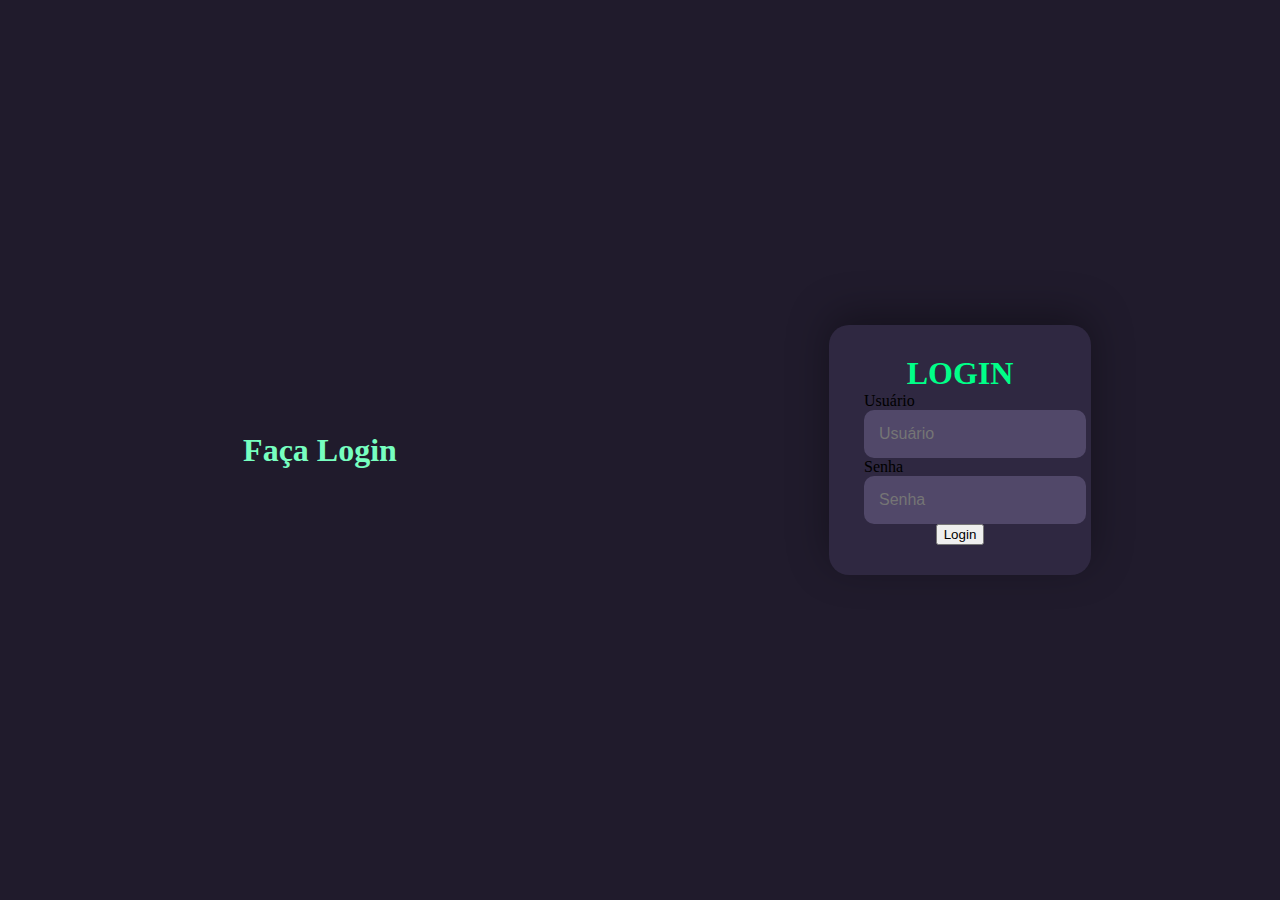
==== index.html @ a91106ff "first commit" ====
<!DOCTYPE html>
<html lang="en">
<head>
    <meta charset="UTF-8">
    <meta name="viewport" content="width=device-width, initial-scale=1.0">
    <title>Tela de Login</title>
    <link rel="stylesheet" href="style.css">
</head>
<body>
    <div class="main-login">
        <div class="left-login">
            <h1>Faça Login</h1>
        </div>
        <div class="right-login">
            <div class="card-login">
                <h1>LOGIN</h1>
                <div class="textfield">
                    <label for="usuario">Usuário</label>
                    <input type="text" name="usuario" placeholder="Usuário">
                </div>
                <div class="textfield">
                    <label for="senha">Senha</label>
                    <input type="password" name="senha" placeholder="Senha">
                </div>
                <button class="btn-login">Login</button>

            </div>
        </div>
    </div>
</body>
</html>
---- style.css ----
body{
    margin: 0;

}
.main-login{
    width: 100vw;
    height: 100vh;
    background-color: #201b2c;
    display: flex;
    justify-content: center;
    align-items: center;
}
.left-login{
    width: 50vw;
    right: 100vh;
    display:flex;
    justify-content: center;
    align-items: center;
    flex-direction: column;
}
.left-login > h1{
    color: #77ffc0;

}
.right-login{
    width: 50vw;
    right: 100vh;
    display:flex;
    justify-content: center;
    align-items: center;
}
.card-login{
    width: 30%;
    display:flex;
    justify-content: center;
    align-items: center;
    flex-direction: column;
    padding: 30px 35px;
    background: #2f2841;
    border-radius: 20px;
    box-shadow: 0px -10px 40px #00000056;
}
.card-login > h1{
    color: #00ff88;
    font-weight: 800;
    margin: 0;
}
.textfield{
    display: flex;
    flex-direction: column;
    align-items: flex-start;
    justify-content: center;
}
.textfield > input{
    width: 100%;
    border: none;
    border-radius: 10px;
    padding: 15px;
    background: #514869;
    color: #f0ffffde;
    font-size: 12pt;
    
}
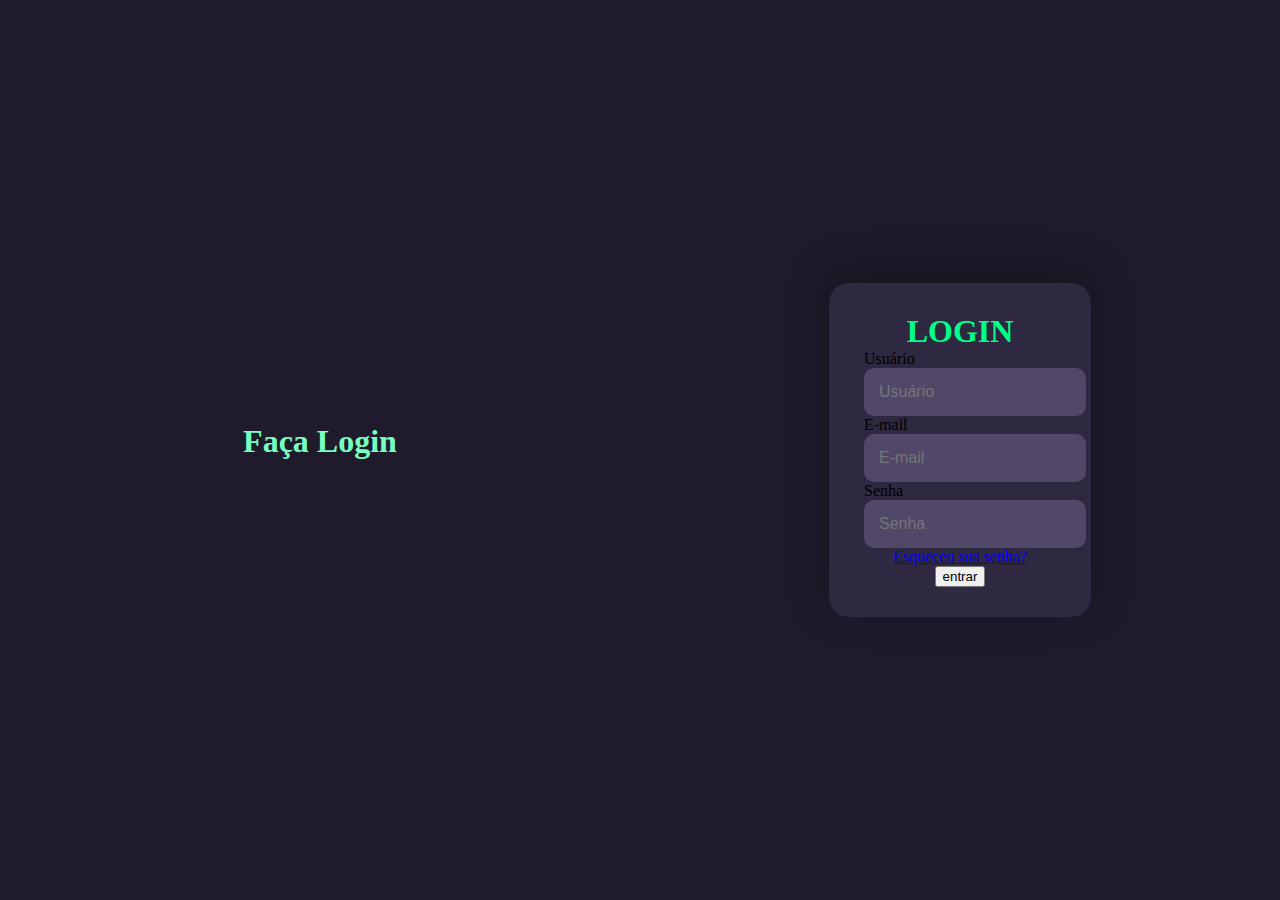
==== commit a99cad20: "finaliza estrutura de arquivo em html" ====
--- a/index.html
+++ b/index.html
@@ -10,22 +10,30 @@
     <div class="main-login">
         <div class="left-login">
             <h1>Faça Login</h1>
+            <form id="login_form">
+            <img src="plantinhas.svg" class="left-login-img" alt="plantinhas animação">
         </div>
         <div class="right-login">
             <div class="card-login">
                 <h1>LOGIN</h1>
                 <div class="textfield">
-                    <label for="usuario">Usuário</label>
-                    <input type="text" name="usuario" placeholder="Usuário">
+                    <label for="name">Usuário</label>
+                    <input type="text" name="name" placeholder="Usuário">
                 </div>
                 <div class="textfield">
-                    <label for="senha">Senha</label>
-                    <input type="password" name="senha" placeholder="Senha">
+                    <label for="email">E-mail</label>
+                    <input type="email" name="email" placeholder="E-mail">
                 </div>
-                <button class="btn-login">Login</button>
-
+                <div class="textfield">
+                    <label for="password">Senha</label>
+                    <input type="password" name="password" placeholder="Senha">
+                </div>
+                <a href="recuperacao-senha.html"button class="w-100 btn btn-lg btn-primary" type="submit">Esqueceu sua senha?</button></a>
+                <button type=" submit">entrar</button>
             </div>
         </div>
     </div>
+</form>
 </body>
-</html>+</html>
+<script src="script.js"></script>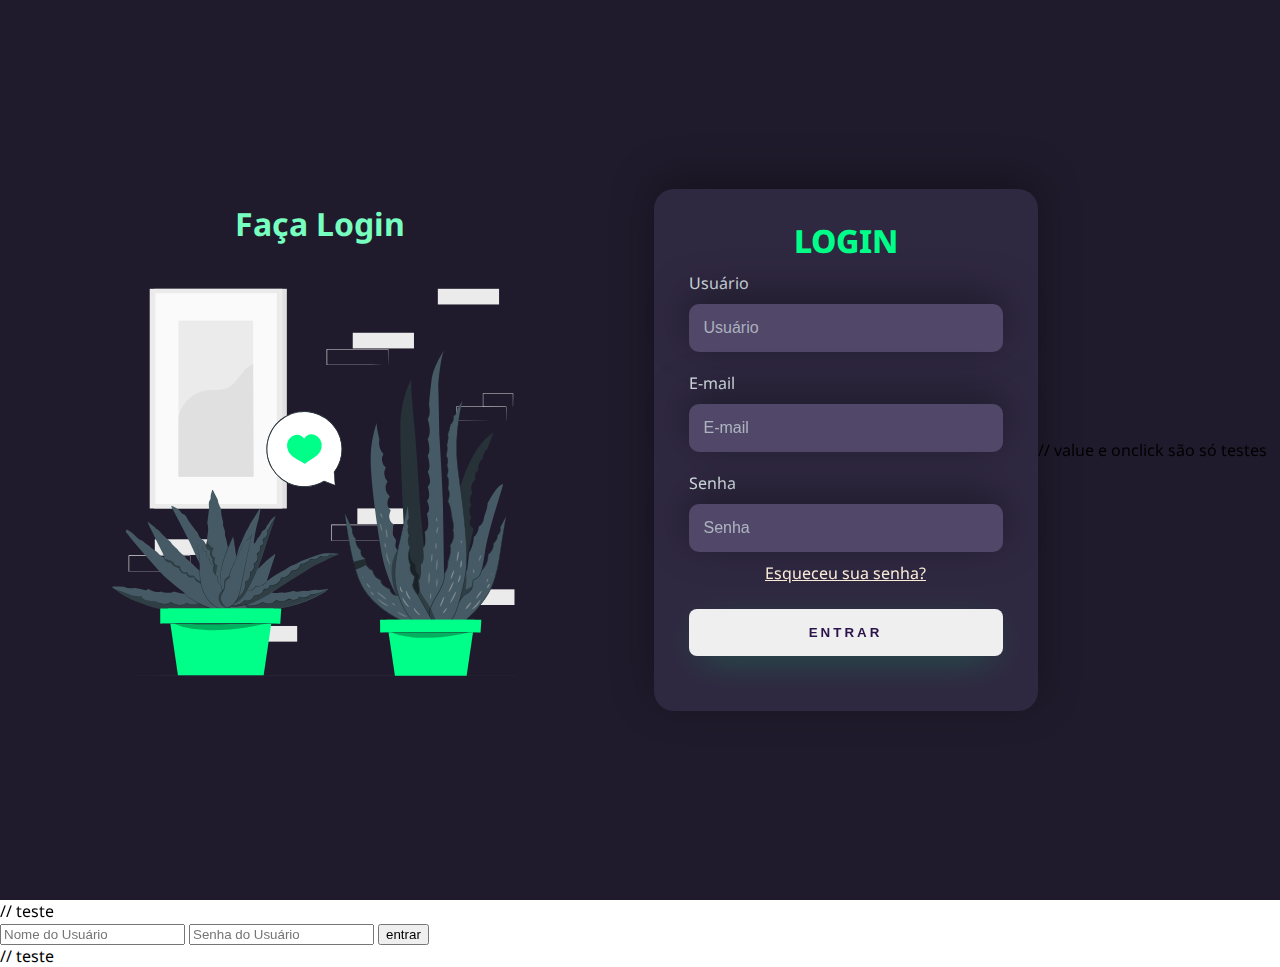
==== commit 9282505e: "corrige erros em arquivo html" ====
--- a/index.html
+++ b/index.html
@@ -18,22 +18,30 @@
                 <h1>LOGIN</h1>
                 <div class="textfield">
                     <label for="name">Usuário</label>
-                    <input type="text" name="name" placeholder="Usuário">
+                    <input type="text" name="name" placeholder="Usuário" autofocus>
                 </div>
                 <div class="textfield">
                     <label for="email">E-mail</label>
-                    <input type="email" name="email" placeholder="E-mail">
+                    <input type="email" name="email" placeholder="E-mail" autofocus>
                 </div>
                 <div class="textfield">
                     <label for="password">Senha</label>
-                    <input type="password" name="password" placeholder="Senha">
+                    <input type="password" name="password" placeholder="Senha" autofocus>
                 </div>
                 <a href="recuperacao-senha.html"button class="w-100 btn btn-lg btn-primary" type="submit">Esqueceu sua senha?</button></a>
-                <button type=" submit">entrar</button>
-            </div>
+                <button type=" submit" value="entar" onclick="valideteForm(event); return false">entrar</button>
+            </div> 
+    // value e onclick são só testes
         </div>
     </div>
 </form>
+// teste
+<form>
+    <input type="text" id="nome" placeholder="Nome do Usuário" autofocus>
+    <input type="password" id="senha" placeholder="Senha do Usuário" autofocus>
+    <input type="submit"  value="entrar" onclick="logar(); return false">            
+</form>
+// teste
 </body>
 </html>
 <script src="script.js"></script>--- a/style.css
+++ b/style.css
@@ -1,6 +1,10 @@
+@import url('https://fonts.googleapis.com/css2?family=Noto+Sans:ital,wght@0,100..900;1,100..900&display=swap');
 body{
     margin: 0;
-
+    font-family: 'Noto Sans', sans-serif;
+}
+body *{
+    box-sizing: border-box;
 }
 .main-login{
     width: 100vw;
@@ -19,8 +23,11 @@
     flex-direction: column;
 }
 .left-login > h1{
+    font: 3vw;
     color: #77ffc0;
-
+}
+.left-login-img{
+    width: 35vw;
 }
 .right-login{
     width: 50vw;
@@ -30,7 +37,7 @@
     align-items: center;
 }
 .card-login{
-    width: 30%;
+    width: 60%;
     display:flex;
     justify-content: center;
     align-items: center;
@@ -46,10 +53,12 @@
     margin: 0;
 }
 .textfield{
+    width: 100%;
     display: flex;
     flex-direction: column;
     align-items: flex-start;
     justify-content: center;
+    margin: 10px 0px;
 }
 .textfield > input{
     width: 100%;
@@ -59,5 +68,76 @@
     background: #514869;
     color: #f0ffffde;
     font-size: 12pt;
-    
+    box-shadow: 0px -10px 40px #00000056;
+    outline: none;
+    box-sizing: border-box;
+}
+.textfield > label{
+    color: #f0ffffde;
+    margin-bottom: 10px;
+}
+.textfield > input::placeholder{
+    color: #f0ffff94;
+}
+button{
+    width: 100%;
+    padding: 16px 0px;
+    margin: 25px;
+    border: none;
+    border-radius: 8px;
+    outline: none;
+    text-transform: uppercase;
+    font-weight: 800;
+    letter-spacing: 3px;
+    color: #2b134b;
+    cursor: pointer;
+    box-shadow: 0px 10px 40px -12px #00ff8052;
+}
+
+@media only screen and (max-widht: 950px){
+    .card-login{
+        width: 85%;
+    }
+}
+@media only screen and (max-widht: 600px){
+    .main-login{
+        flex-direction: column;
+    }
+    .left-login > h1{
+        display: none;
+    }
+    .left-login{
+        width: 100%;
+        height: auto;
+    }
+    .right-login{
+        width: 100%;
+        height: auto;
+    }
+    .left-login-img{
+        width: 50vw;
+    }
+    .card-login{
+        width: 90%;
+    }
+}
+.rec-senha{
+    color: antiquewhite;
+}
+a{
+    color: antiquewhite;
+}
+.rec-botao{
+    width: 100%;
+    padding: 16px 0px;
+    margin: 0px;
+    border: none;
+    border-radius: 8px;
+    outline: none;
+    text-transform: uppercase;
+    font-weight: 800;
+    letter-spacing: 3px;
+    color: #2b134b;
+    cursor: pointer;
+    box-shadow: 0px 10px 40px -12px #00ff8052;
 }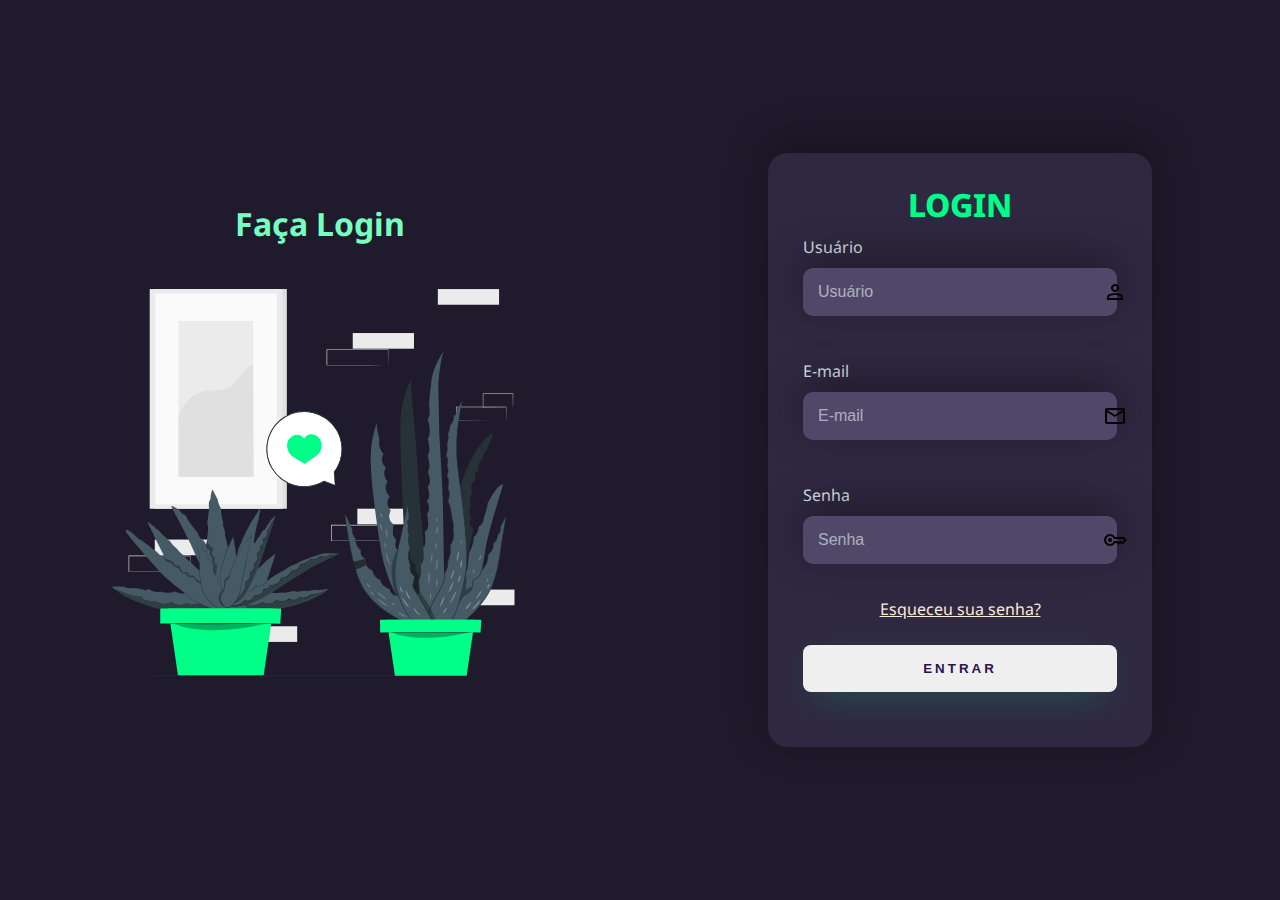
==== commit 6dc0f163: "arruma erro em botão" ====
--- a/index.html
+++ b/index.html
@@ -18,30 +18,25 @@
                 <h1>LOGIN</h1>
                 <div class="textfield">
                     <label for="name">Usuário</label>
-                    <input type="text" name="name" placeholder="Usuário" autofocus>
+                    <input type="text" name="name" placeholder="Usuário" autofocus required>
+                    <img src="img/person_FILL0_wght400_GRAD0_opsz24.png">
                 </div>
                 <div class="textfield">
                     <label for="email">E-mail</label>
-                    <input type="email" name="email" placeholder="E-mail" autofocus>
+                    <input type="email" name="email" placeholder="E-mail" autofocus required>
+                    <img src="img/mail_FILL0_wght400_GRAD0_opsz24.png">
                 </div>
                 <div class="textfield">
                     <label for="password">Senha</label>
-                    <input type="password" name="password" placeholder="Senha" autofocus>
+                    <input type="password" name="password" placeholder="Senha" autofocus required>
+                    <img src="/img/key_FILL0_wght400_GRAD0_opsz24.png">
                 </div>
                 <a href="recuperacao-senha.html"button class="w-100 btn btn-lg btn-primary" type="submit">Esqueceu sua senha?</button></a>
-                <button type=" submit" value="entar" onclick="valideteForm(event); return false">entrar</button>
+                <button type=" submit" value="entar" formaction="pagina.html">Entrar</button>
             </div> 
-    // value e onclick são só testes
         </div>
     </div>
 </form>
-// teste
-<form>
-    <input type="text" id="nome" placeholder="Nome do Usuário" autofocus>
-    <input type="password" id="senha" placeholder="Senha do Usuário" autofocus>
-    <input type="submit"  value="entrar" onclick="logar(); return false">            
-</form>
-// teste
+<script src="script.js"></script>
 </body>
 </html>
-<script src="script.js"></script>--- a/style.css
+++ b/style.css
@@ -94,33 +94,40 @@
     box-shadow: 0px 10px 40px -12px #00ff8052;
 }
 
-@media only screen and (max-widht: 950px){
+@media only screen and (max-width: 950px){
     .card-login{
-        width: 85%;
+      width: 85%;
     }
-}
-@media only screen and (max-widht: 600px){
+  }
+  
+  @media only screen and (max-width: 600px){
     .main-login{
-        flex-direction: column;
+      flex-direction: column;
     }
-    .left-login > h1{
-        display: none;
+  
+    .left-login > h1 {
+      display: none;
     }
-    .left-login{
-        width: 100%;
-        height: auto;
+  
+    .left-login {
+      width: 100%;
+      height: auto;
     }
-    .right-login{
-        width: 100%;
-        height: auto;
+  
+    .right-login {
+      width: 100%;
+      height: auto;
     }
-    .left-login-img{
-        width: 50vw;
+  
+    .left-login-image {
+      width: 40vh;
     }
-    .card-login{
-        width: 90%;
+  
+    .card-login {
+      width: 90%;
     }
-}
+  }
+
 .rec-senha{
     color: antiquewhite;
 }
@@ -140,4 +147,9 @@
     color: #2b134b;
     cursor: pointer;
     box-shadow: 0px 10px 40px -12px #00ff8052;
+}
+.textfield img{
+  position: relative;
+  bottom: 36px;
+  left: 300px;
 }